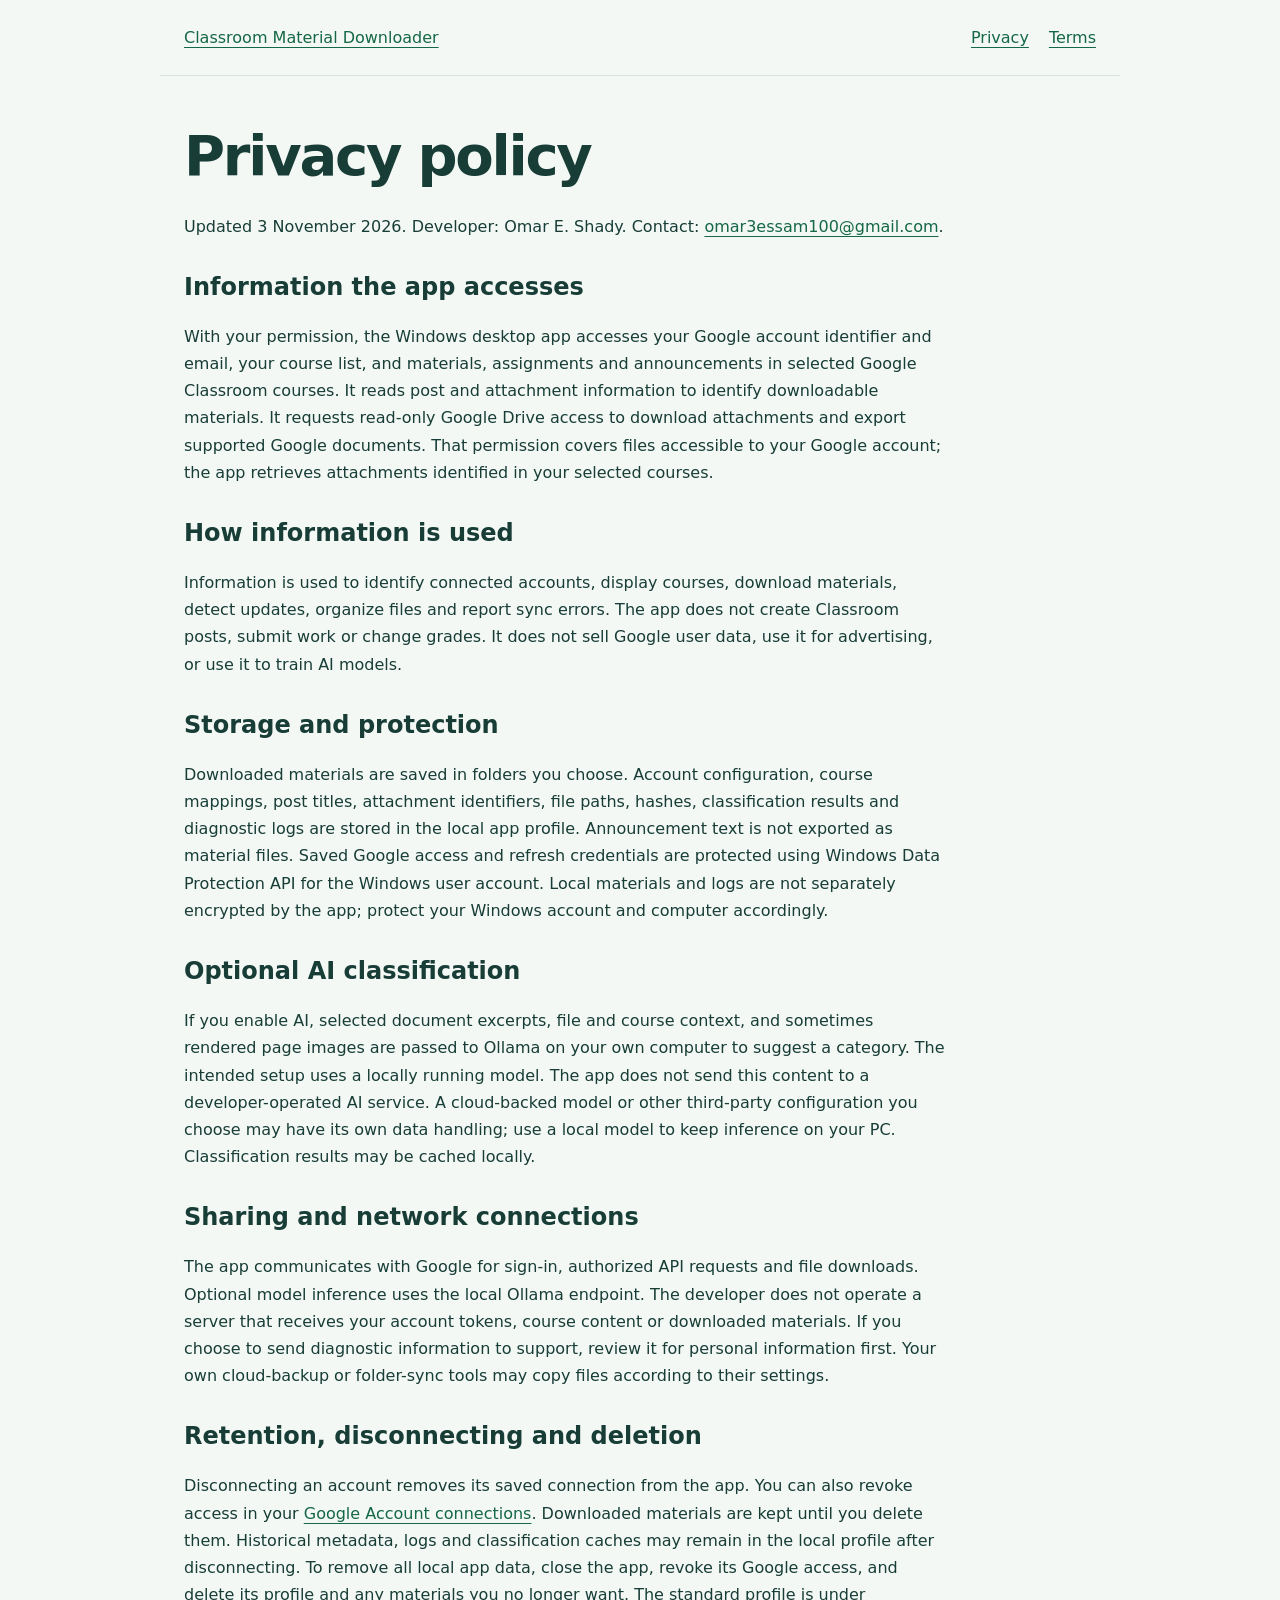
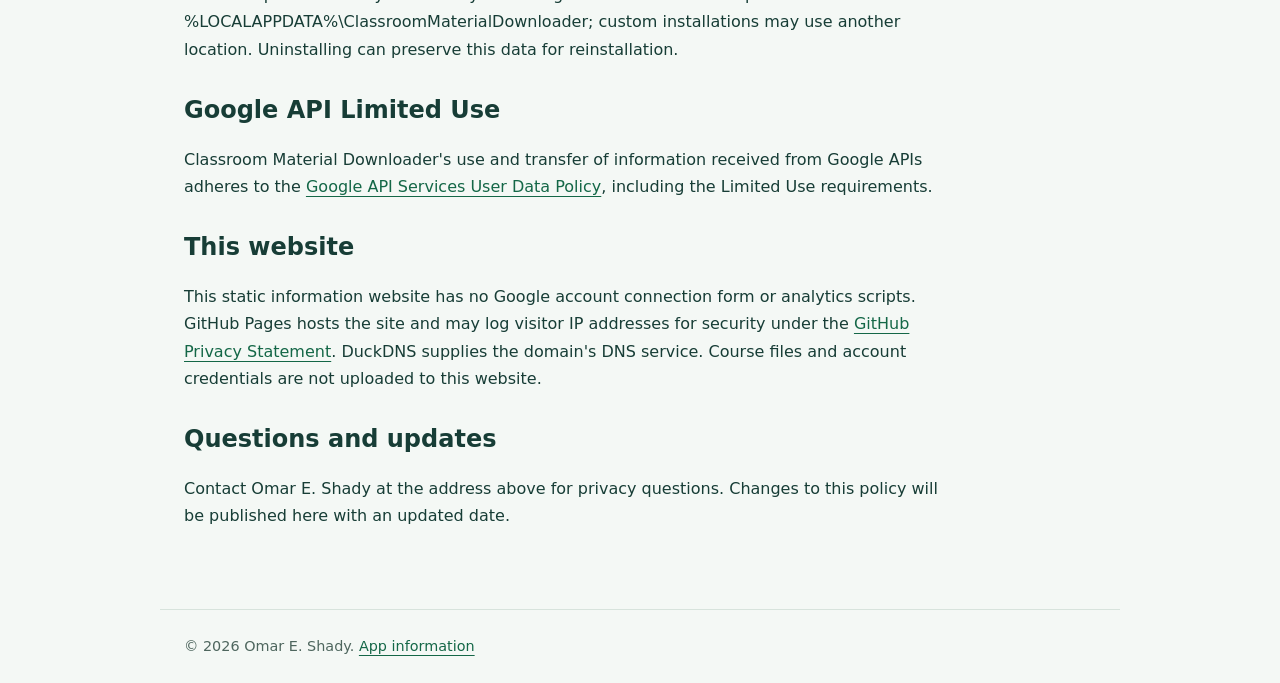
==== privacy.html @ 6c03bd69 "Publish app information, privacy policy and terms" ====
<!doctype html><html lang="en"><head><meta charset="utf-8"><meta name="viewport" content="width=device-width,initial-scale=1"><title>Privacy policy — Classroom Material Downloader</title><link rel="stylesheet" href="style.css"></head><body><header><a href="index.html">Classroom Material Downloader</a><nav><a href="privacy.html">Privacy</a><a href="terms.html">Terms</a></nav></header><main><h1>Privacy policy</h1><p>Updated 3 November 2026. Developer: Omar E. Shady. Contact: <a href="mailto:omar3essam100@gmail.com">omar3essam100@gmail.com</a>.</p><h2>Information the app accesses</h2><p>With your permission, the Windows desktop app accesses your Google account identifier and email, your course list, and materials, assignments and announcements in selected Google Classroom courses. It reads post and attachment information to identify downloadable materials. It requests read-only Google Drive access to download attachments and export supported Google documents. That permission covers files accessible to your Google account; the app retrieves attachments identified in your selected courses.</p><h2>How information is used</h2><p>Information is used to identify connected accounts, display courses, download materials, detect updates, organize files and report sync errors. The app does not create Classroom posts, submit work or change grades. It does not sell Google user data, use it for advertising, or use it to train AI models.</p><h2>Storage and protection</h2><p>Downloaded materials are saved in folders you choose. Account configuration, course mappings, post titles, attachment identifiers, file paths, hashes, classification results and diagnostic logs are stored in the local app profile. Announcement text is not exported as material files. Saved Google access and refresh credentials are protected using Windows Data Protection API for the Windows user account. Local materials and logs are not separately encrypted by the app; protect your Windows account and computer accordingly.</p><h2>Optional AI classification</h2><p>If you enable AI, selected document excerpts, file and course context, and sometimes rendered page images are passed to Ollama on your own computer to suggest a category. The intended setup uses a locally running model. The app does not send this content to a developer-operated AI service. A cloud-backed model or other third-party configuration you choose may have its own data handling; use a local model to keep inference on your PC. Classification results may be cached locally.</p><h2>Sharing and network connections</h2><p>The app communicates with Google for sign-in, authorized API requests and file downloads. Optional model inference uses the local Ollama endpoint. The developer does not operate a server that receives your account tokens, course content or downloaded materials. If you choose to send diagnostic information to support, review it for personal information first. Your own cloud-backup or folder-sync tools may copy files according to their settings.</p><h2>Retention, disconnecting and deletion</h2><p>Disconnecting an account removes its saved connection from the app. You can also revoke access in your <a href="https://myaccount.google.com/connections">Google Account connections</a>. Downloaded materials are kept until you delete them. Historical metadata, logs and classification caches may remain in the local profile after disconnecting. To remove all local app data, close the app, revoke its Google access, and delete its profile and any materials you no longer want. The standard profile is under %LOCALAPPDATA%\ClassroomMaterialDownloader; custom installations may use another location. Uninstalling can preserve this data for reinstallation.</p><h2>Google API Limited Use</h2><p>Classroom Material Downloader's use and transfer of information received from Google APIs adheres to the <a href="https://developers.google.com/terms/api-services-user-data-policy">Google API Services User Data Policy</a>, including the Limited Use requirements.</p><h2>This website</h2><p>This static information website has no Google account connection form or analytics scripts. GitHub Pages hosts the site and may log visitor IP addresses for security under the <a href="https://docs.github.com/en/site-policy/privacy-policies/github-general-privacy-statement">GitHub Privacy Statement</a>. DuckDNS supplies the domain's DNS service. Course files and account credentials are not uploaded to this website.</p><h2>Questions and updates</h2><p>Contact Omar E. Shady at the address above for privacy questions. Changes to this policy will be published here with an updated date.</p></main><footer>© 2026 Omar E. Shady. <a href="index.html">App information</a></footer></body></html>
---- style.css ----
:root{font-family:Segoe UI,system-ui,sans-serif;color:#173d36;background:#f4f8f5;line-height:1.7}*{box-sizing:border-box}body{margin:0}header,main,footer{max-width:960px;margin:auto;padding:24px}header{display:flex;gap:24px;align-items:center;justify-content:space-between;border-bottom:1px solid #d7e3dc}nav{display:flex;gap:20px;flex-wrap:wrap}a{color:#146747;text-underline-offset:4px}h1{font-size:clamp(2rem,5vw,3.5rem);line-height:1.15;letter-spacing:-.04em;margin:24px 0}h2{line-height:1.3;margin-top:32px}p{max-width:75ch}.eyebrow{color:#39735a;font-weight:600}.hero{padding:32px 0}.cards{display:grid;grid-template-columns:repeat(auto-fit,minmax(220px,1fr));gap:18px}.card{background:white;border:1px solid #d7e3dc;border-radius:16px;padding:22px}.card h2{margin-top:0;font-size:1.25rem}footer{font-size:.9rem;border-top:1px solid #d7e3dc;margin-top:40px;color:#4e665e}li{margin:8px 0}@media(max-width:600px){header{align-items:flex-start;flex-direction:column}main{padding:20px}}
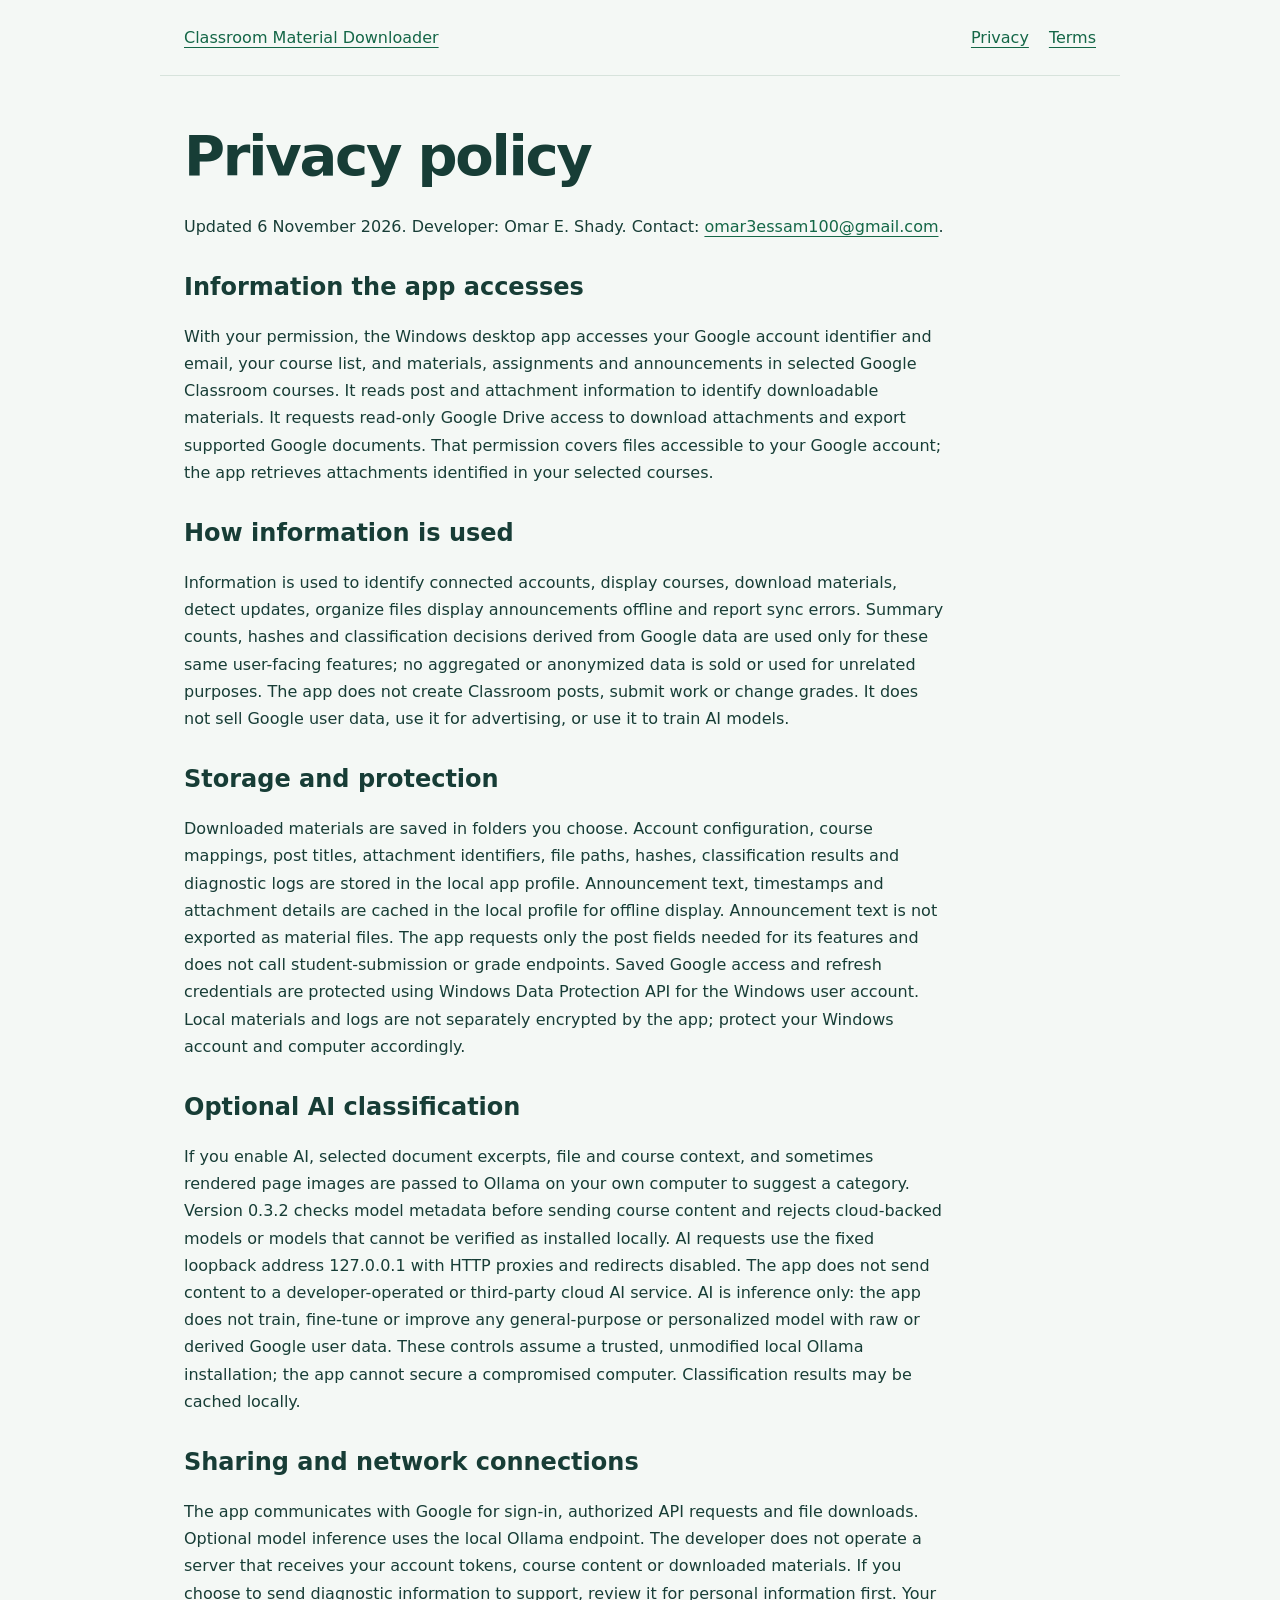
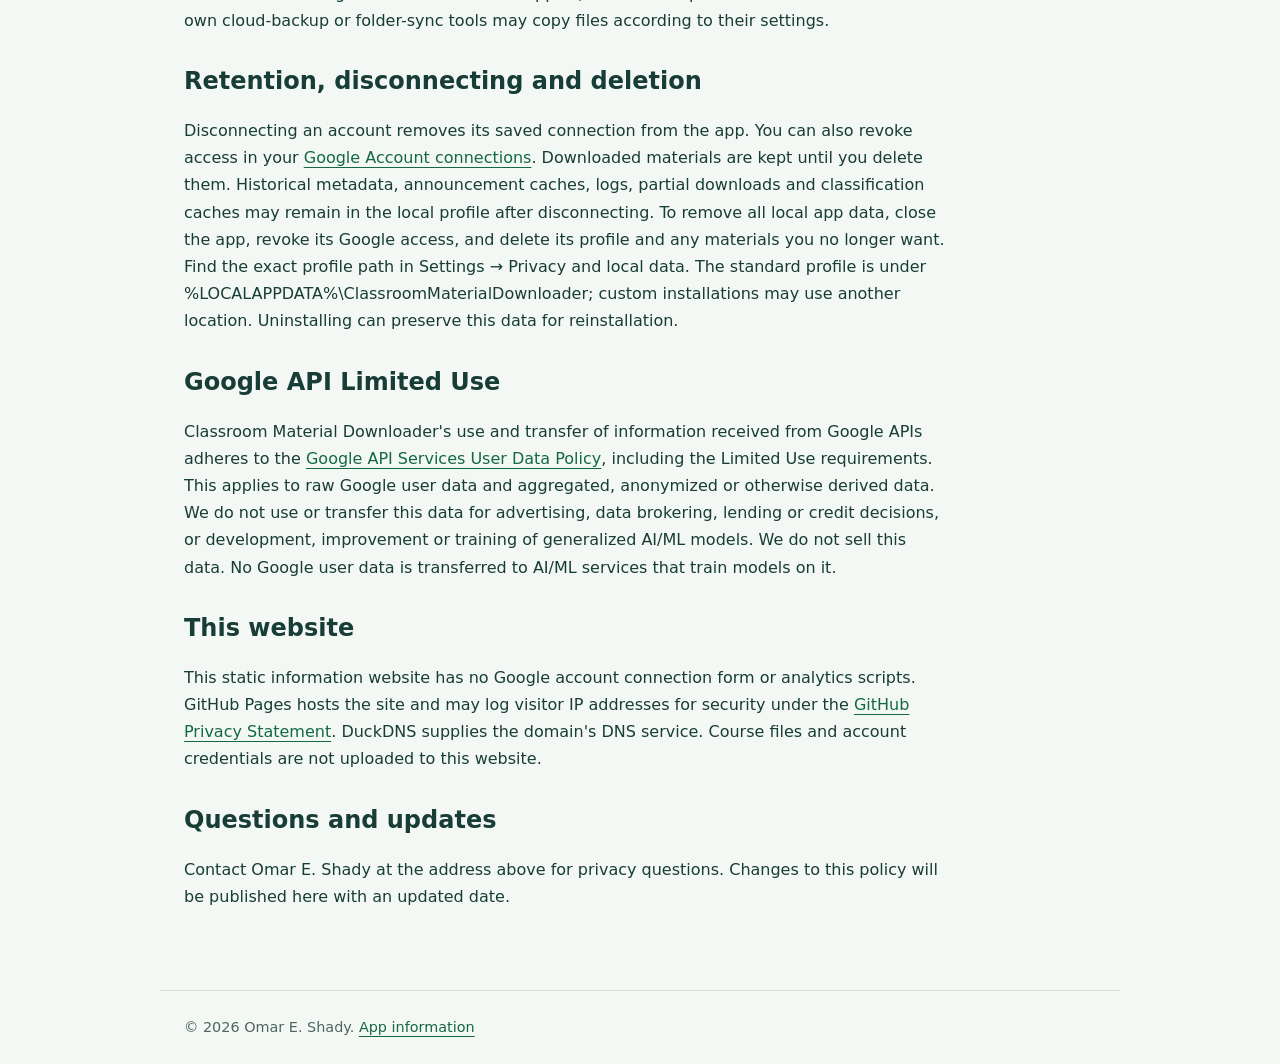
==== commit 89e76912: "Update privacy disclosures and publish reviewer installation guide" ====
--- a/privacy.html
+++ b/privacy.html
@@ -1 +1 @@
-<!doctype html><html lang="en"><head><meta charset="utf-8"><meta name="viewport" content="width=device-width,initial-scale=1"><title>Privacy policy — Classroom Material Downloader</title><link rel="stylesheet" href="style.css"></head><body><header><a href="index.html">Classroom Material Downloader</a><nav><a href="privacy.html">Privacy</a><a href="terms.html">Terms</a></nav></header><main><h1>Privacy policy</h1><p>Updated 3 November 2026. Developer: Omar E. Shady. Contact: <a href="mailto:omar3essam100@gmail.com">omar3essam100@gmail.com</a>.</p><h2>Information the app accesses</h2><p>With your permission, the Windows desktop app accesses your Google account identifier and email, your course list, and materials, assignments and announcements in selected Google Classroom courses. It reads post and attachment information to identify downloadable materials. It requests read-only Google Drive access to download attachments and export supported Google documents. That permission covers files accessible to your Google account; the app retrieves attachments identified in your selected courses.</p><h2>How information is used</h2><p>Information is used to identify connected accounts, display courses, download materials, detect updates, organize files and report sync errors. The app does not create Classroom posts, submit work or change grades. It does not sell Google user data, use it for advertising, or use it to train AI models.</p><h2>Storage and protection</h2><p>Downloaded materials are saved in folders you choose. Account configuration, course mappings, post titles, attachment identifiers, file paths, hashes, classification results and diagnostic logs are stored in the local app profile. Announcement text is not exported as material files. Saved Google access and refresh credentials are protected using Windows Data Protection API for the Windows user account. Local materials and logs are not separately encrypted by the app; protect your Windows account and computer accordingly.</p><h2>Optional AI classification</h2><p>If you enable AI, selected document excerpts, file and course context, and sometimes rendered page images are passed to Ollama on your own computer to suggest a category. The intended setup uses a locally running model. The app does not send this content to a developer-operated AI service. A cloud-backed model or other third-party configuration you choose may have its own data handling; use a local model to keep inference on your PC. Classification results may be cached locally.</p><h2>Sharing and network connections</h2><p>The app communicates with Google for sign-in, authorized API requests and file downloads. Optional model inference uses the local Ollama endpoint. The developer does not operate a server that receives your account tokens, course content or downloaded materials. If you choose to send diagnostic information to support, review it for personal information first. Your own cloud-backup or folder-sync tools may copy files according to their settings.</p><h2>Retention, disconnecting and deletion</h2><p>Disconnecting an account removes its saved connection from the app. You can also revoke access in your <a href="https://myaccount.google.com/connections">Google Account connections</a>. Downloaded materials are kept until you delete them. Historical metadata, logs and classification caches may remain in the local profile after disconnecting. To remove all local app data, close the app, revoke its Google access, and delete its profile and any materials you no longer want. The standard profile is under %LOCALAPPDATA%\ClassroomMaterialDownloader; custom installations may use another location. Uninstalling can preserve this data for reinstallation.</p><h2>Google API Limited Use</h2><p>Classroom Material Downloader's use and transfer of information received from Google APIs adheres to the <a href="https://developers.google.com/terms/api-services-user-data-policy">Google API Services User Data Policy</a>, including the Limited Use requirements.</p><h2>This website</h2><p>This static information website has no Google account connection form or analytics scripts. GitHub Pages hosts the site and may log visitor IP addresses for security under the <a href="https://docs.github.com/en/site-policy/privacy-policies/github-general-privacy-statement">GitHub Privacy Statement</a>. DuckDNS supplies the domain's DNS service. Course files and account credentials are not uploaded to this website.</p><h2>Questions and updates</h2><p>Contact Omar E. Shady at the address above for privacy questions. Changes to this policy will be published here with an updated date.</p></main><footer>© 2026 Omar E. Shady. <a href="index.html">App information</a></footer></body></html>
+<!doctype html><html lang="en"><head><meta charset="utf-8"><meta name="viewport" content="width=device-width,initial-scale=1"><title>Privacy policy — Classroom Material Downloader</title><link rel="stylesheet" href="style.css"></head><body><header><a href="index.html">Classroom Material Downloader</a><nav><a href="privacy.html">Privacy</a><a href="terms.html">Terms</a></nav></header><main><h1>Privacy policy</h1><p>Updated 6 November 2026. Developer: Omar E. Shady. Contact: <a href="mailto:omar3essam100@gmail.com">omar3essam100@gmail.com</a>.</p><h2>Information the app accesses</h2><p>With your permission, the Windows desktop app accesses your Google account identifier and email, your course list, and materials, assignments and announcements in selected Google Classroom courses. It reads post and attachment information to identify downloadable materials. It requests read-only Google Drive access to download attachments and export supported Google documents. That permission covers files accessible to your Google account; the app retrieves attachments identified in your selected courses.</p><h2>How information is used</h2><p>Information is used to identify connected accounts, display courses, download materials, detect updates, organize files display announcements offline and report sync errors. Summary counts, hashes and classification decisions derived from Google data are used only for these same user-facing features; no aggregated or anonymized data is sold or used for unrelated purposes. The app does not create Classroom posts, submit work or change grades. It does not sell Google user data, use it for advertising, or use it to train AI models.</p><h2>Storage and protection</h2><p>Downloaded materials are saved in folders you choose. Account configuration, course mappings, post titles, attachment identifiers, file paths, hashes, classification results and diagnostic logs are stored in the local app profile. Announcement text, timestamps and attachment details are cached in the local profile for offline display. Announcement text is not exported as material files. The app requests only the post fields needed for its features and does not call student-submission or grade endpoints. Saved Google access and refresh credentials are protected using Windows Data Protection API for the Windows user account. Local materials and logs are not separately encrypted by the app; protect your Windows account and computer accordingly.</p><h2>Optional AI classification</h2><p>If you enable AI, selected document excerpts, file and course context, and sometimes rendered page images are passed to Ollama on your own computer to suggest a category. Version 0.3.2 checks model metadata before sending course content and rejects cloud-backed models or models that cannot be verified as installed locally. AI requests use the fixed loopback address 127.0.0.1 with HTTP proxies and redirects disabled. The app does not send content to a developer-operated or third-party cloud AI service. AI is inference only: the app does not train, fine-tune or improve any general-purpose or personalized model with raw or derived Google user data. These controls assume a trusted, unmodified local Ollama installation; the app cannot secure a compromised computer. Classification results may be cached locally.</p><h2>Sharing and network connections</h2><p>The app communicates with Google for sign-in, authorized API requests and file downloads. Optional model inference uses the local Ollama endpoint. The developer does not operate a server that receives your account tokens, course content or downloaded materials. If you choose to send diagnostic information to support, review it for personal information first. Your own cloud-backup or folder-sync tools may copy files according to their settings.</p><h2>Retention, disconnecting and deletion</h2><p>Disconnecting an account removes its saved connection from the app. You can also revoke access in your <a href="https://myaccount.google.com/connections">Google Account connections</a>. Downloaded materials are kept until you delete them. Historical metadata, announcement caches, logs, partial downloads and classification caches may remain in the local profile after disconnecting. To remove all local app data, close the app, revoke its Google access, and delete its profile and any materials you no longer want. Find the exact profile path in Settings → Privacy and local data. The standard profile is under %LOCALAPPDATA%\ClassroomMaterialDownloader; custom installations may use another location. Uninstalling can preserve this data for reinstallation.</p><h2>Google API Limited Use</h2><p>Classroom Material Downloader's use and transfer of information received from Google APIs adheres to the <a href="https://developers.google.com/terms/api-services-user-data-policy">Google API Services User Data Policy</a>, including the Limited Use requirements. This applies to raw Google user data and aggregated, anonymized or otherwise derived data. We do not use or transfer this data for advertising, data brokering, lending or credit decisions, or development, improvement or training of generalized AI/ML models. We do not sell this data. No Google user data is transferred to AI/ML services that train models on it.</p><h2>This website</h2><p>This static information website has no Google account connection form or analytics scripts. GitHub Pages hosts the site and may log visitor IP addresses for security under the <a href="https://docs.github.com/en/site-policy/privacy-policies/github-general-privacy-statement">GitHub Privacy Statement</a>. DuckDNS supplies the domain's DNS service. Course files and account credentials are not uploaded to this website.</p><h2>Questions and updates</h2><p>Contact Omar E. Shady at the address above for privacy questions. Changes to this policy will be published here with an updated date.</p></main><footer>© 2026 Omar E. Shady. <a href="index.html">App information</a></footer></body></html>
